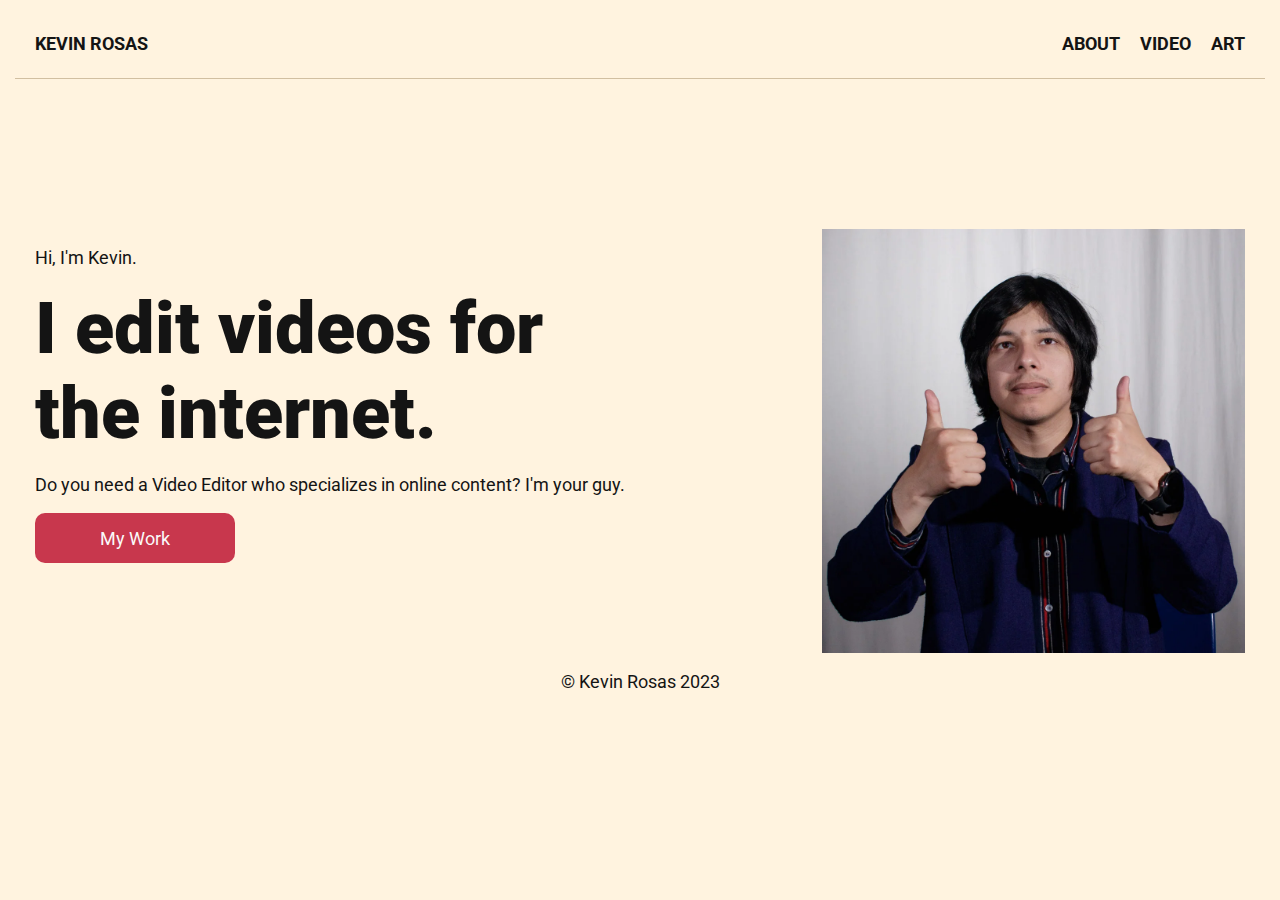
==== index.html @ c293aa13 "Rehauled Website (V5)" ====
<!DOCTYPE html>
<html lang="en">

<head>
  <meta charset="UTF-8" />
  <meta http-equiv="X-UA-Compatible" content="IE=edge" />
  <meta name="viewport" content="width=device-width, initial-scale=1.0" />
  <meta name="description"
    content="Hi, how are you? My name is Kevin Rosas and I am a video editor who can make your video dreams a reality">
  <link rel="icon" type="image/x-icon" href="/icons/public-icon.ico" />
  <link rel="preconnect" href="https://fonts.googleapis.com">
  <link rel="preconnect" href="https://fonts.gstatic.com" crossorigin>
  <link
    href="https://fonts.googleapis.com/css2?family=Roboto:ital,wght@0,100;0,300;0,400;0,500;0,700;0,900;1,300;1,900&display=swap"
    rel="stylesheet">
  <link rel="stylesheet" href="style.css" />
  <title>Kevin Rosas</title>
</head>

<body>

  <!--The Universal Header (needed for all pages)-->
  <div class="top-bar">
    <header>

      <!--Logo brand template?-->
      <div id="brand">
        <a href="./">KEVIN ROSAS</a>
      </div>

      <!--This is the desktop navigation bar-->
      <nav>
        <ul>
          <li><a href="./about.html">ABOUT</a></li>
          <li><a href="./video.html">VIDEO</a></li>
          <li><a href="./art.html">ART</a></li>
        </ul>
      </nav>

      <!--This is the mobile navigation bar and what it displays when opened-->
      <div id="hamburger-icon" onclick="toggleMobileMenu(this)">
        <div class="bar1"></div>
        <div class="bar2"></div>
        <div class="bar3"></div>
        <ul class="mobile-menu">
          <li><a href="./about.html">ABOUT</a></li>
          <li><a href="./video.html">VIDEO</a></li>
          <li><a href="./art.html">ART</a></li>

        </ul>
      </div>

    </header>
  </div>

  <div id="line-divider"></div>

  <div class="container-basic" id="home-page-container">

    <div class="container-column">
      <div class="left-column">
        <h3>Hi, I'm Kevin.</h3>
        <h1 id="home-page-h1">I edit videos for the internet.</h1>
        <h3>Do you need a Video Editor who specializes in online content? I'm your guy. </h3>
        <a href="./video.html" class="btn-basic" id="home-page-button">My Work</a>
      </div>
      <div class="right-column">
        <img id="home-img" src="images/kevin_1k.webp" alt="Kevin Rosas">
      </div>
    </div>

  </div>


  <footer>
    <div class="copyright">
      <p>&copy; Kevin Rosas 2023</p>
    </div>
  </footer>

  <script src="index.js"></script>
</body>

</html>
---- style.css ----
/*Universal Settings*/
:root {

    /*Colour Lite Mode Scheme*/
    --clr-background: #fff3df;
    --clr-action: #c8374d;
    --clr-action-hover: #eb7d72;
    --clr-white: #fafafa;
    --clr-darkblue: #0A4266;
    --clr-lightblue: #2F8497;
    --clr-black: #141414;
    
}
* {
    font-family: 'Roboto', sans-serif;
    font-size: 18px;
    box-sizing: border-box;
}
body {
    background-color: var(--clr-background);
    color: var(--clr-black);
    /* min-height: 100vh; */
}
h1 {
    font-size: 2.5rem;
    font-weight: 900;
    margin: 0;
}
h3 {
    font-size: 1rem;
    font-weight: 400;
}
a {
    color: var(--clr-black);
    text-decoration: none;
}

/*Header settings*/
.top-bar {
    /* background-color: var(--clr-darkblue); */
}
header {
    padding-left: 20px;
    padding-right: 20px;
    max-width: 1250px;
    margin: 0 auto;
    height: 70px;
    display: flex;
    align-items: center;
    justify-content: space-between;
}
header a {
    text-decoration: none;
    font-weight: bold;
}
#brand {
    display: flex;
    align-items: center;
}
#brand a {
    color: var(--clr-black);
}
ul {
    list-style: none;
    height: 100%;
    display: flex;
    align-items: center;
}
ul a {
    color: var(--clr-black);
}
ul li {
    margin-left: 20px;
}
ul li:hover {
    /* transform: scale(1.2);
    transition: 0.2s; */
}

/*Footer Settings*/
.copyright {
    text-align: center;
    display: block;
    margin: 0 auto; 
}

/*Generic Templates*/
.container-basic {
    display: flex;
    flex-direction: column;
    align-items: center;
    max-width: 1250px;
    padding-left: 20px;
    padding-right: 20px;
    margin: 0 auto;
    margin-top: 10px;
}
.container-intro {
    display: flex;
    flex-direction: column;
    align-items: center;
    max-width: 1250px;
    padding-left: 20px;
    padding-right: 20px;
    margin: 0 auto;
    margin-top: 20px;
}
.container-intro p {
    margin: 0px;
}
.container-column {
    display: grid;
    grid-template-columns: repeat(2, 1fr);
}
.left-column{
    text-align: left;
}
.right-column {
    display: flex;
    justify-content: end;
}
.btn-basic {
    color: var(--clr-white);
    background: var(--clr-action);
    display: flex;
    text-align: center;
    align-items: center;
    justify-content: center;
    width: 200px;
    height: 50px;
    font-size: 1rem;
    border-radius: 10px;
    text-decoration: none;
    cursor: pointer;
    /* box-shadow: 0px 4px 6px rgba(0, 0, 0, 0.1); */
}
.btn-basic:hover, .button-template:active{
    background: var(--clr-action-hover);
    /* box-shadow: 0px 6px 8px rgba(0, 0, 0, 0.2); */
}
#line-divider {
    border-bottom: 1px solid #d1bfa1;
    max-width: 1250px;
    margin: 0 auto;
}
.grid-template {
    display: grid;
    grid-template-columns: repeat(3, 1fr);
    gap: 5px;
}
.container-card {
    position: relative;
    width: fit-content;
    overflow: hidden;
}
.container-card img {
    display: block;
    width: 100%;
}
.overlay-card {
    position: absolute;
    top: 0;
    left: 0;
    width: 100%;
    height: 100%;
    display: flex;
    align-items: center;
    justify-content: center;
    opacity: 0;
    transition: opacity 0.25s;
}
.overlay-card h2{
    position: absolute;
    font-size: 1.3rem;
    text-transform: uppercase;
    color: var(--clr-background);
    cursor: pointer;
    pointer-events: none
}

/*Home Page Specifics*/
#home-page-container {
    /* padding-top: 150px; */
    margin-top: 150px;
}
#home-img {
    max-width: 70%;
    object-fit: cover;
}
#home-page-h1 {
    margin-top: 15px;
    margin-bottom: 15px;
    font-size: 4rem;
    font-weight: 900;
}

/*About Me*/
.img-about-me {
    height: 80vh;
}

/*Video*/
.roles-group {
    width: 100%;
    height: 100%;
    padding-left: 20px;
    padding-right: 20px;
    position: absolute;
    display: flex;
    align-items: end;
    /* justify-content: space-evenly; */
    justify-content: start;
    text-transform: uppercase;
    color: var(--clr-background);
    cursor: pointer;
    pointer-events: none
}
.roles-group p {
    font-size: 0.8rem;
    background: var(--clr-darkblue);
    color: var(--clr-white);
    padding: 10px;
    border-radius: 5px;
    margin-right: 5px;
}
.overlay-card:hover {
    opacity: 1;
}
.btn-card {
    outline: none;
    background-color: var(--clr-lightblue);
    width: 100%;
    height: 100%;
    opacity: 75%;
    border: none;
    padding: 0;
}
.btn-card:hover {
    cursor: pointer;
}
.modal {
    padding: 20px;
    width: 1000px;
    margin: 0 auto; /* Center horizontally */
    top: 50%; /* Center vertically */
    transform: translateY(-50%); /* Adjust vertically to center */
    border-style: none;
    border-radius: 10px;

    background-color: var(--clr-background);
    color: var(--clr-black);
}
.modal p {
    margin:0;
    padding: 0;

}
.modal h3 {
    margin-top: 5px;
    margin-bottom: 5px;
    text-transform: uppercase;
    font-weight: 900;
}
.modal::backdrop {
    background: rgb(0 0 0 / .4);
}
#closeModalButton {
    border-style: none;
    width: 100%;
    text-transform: uppercase;
}
.video-preview {
    position: relative;
    padding-top: 56.25%; /* 16:9 aspect ratio */
}
.video-preview iframe {
    position: absolute;
    top: 0;
    left: 0;
    width: 100%;
    height: 100%;
}

/*Art*/
#grid-comics {
    grid-template-columns: repeat(5, 1fr);
}
#grid-comics h2 {
    font-size: .8rem;
    margin-top: 10px;
    margin-bottom: 5px;
}
#grid-comics p {
    font-size: .7rem;
    margin: 0;
}
#comic-card p{
    position: absolute;
    font-size: 1.3rem;
    text-transform: uppercase;
    color: var(--clr-background);
    cursor: pointer;
    pointer-events: none
}
#comic-card button{
    outline: none;
    background-color: var(--clr-lightblue);
    width: 100%;
    height: 100%;
    opacity: 25%;
    border: none;
    padding: 0;
}

/*Mobile Users*/
/*This creates the hamburger icon + mobile nav menu... credit to JavaScript Academy*/
#hamburger-icon {
    margin: auto 0;
    display: none;
    cursor: pointer;
}
#hamburger-icon div {
    width: 35px;
    height: 3px;
    background-color: white;
    margin: 6px 0;
    transition: 0.4s;

    background-color: var(--clr-black);
}
.open .bar1 {
    -webkit-transform: rotate(-45deg) translate(-6px, 6px);
    transform: rotate(-45deg) translate(-6px, 6px);
}
.open .bar2 {
    opacity: 0;
}
.open .bar3 {
    -webkit-transform: rotate(45deg) translate(-6px, -8px);
    transform: rotate(45deg) translate(-6px, -8px);
}
.open .mobile-menu {
    display: flex;
    flex-direction: column;
    align-items: center;
    justify-content: center;
}
.mobile-menu {
    display: none;
    position: fixed;
    left: 0;
    height: calc(100vh - 70px);
    width: 100%;
    background-color: var(--clr-background);
    z-index: 1000;

    padding-left: 0;
}
.mobile-menu li {
    margin-bottom: 10px;
    text-align: center;
}

/* responsive iframe with a 16:9 aspect ratio
    thanks https://css-tricks.com/responsive-iframes/
*/
lite-youtube {
    background-color: #000;
    position: relative;
    display: block;
    contain: content;
    background-position: center center;
    background-size: cover;
    cursor: pointer;
}
lite-youtube::before {
    content: '';
    display: block;
    position: absolute;
    top: 0;
    background-image: url([data-uri]);
    background-position: top;
    background-repeat: repeat-x;
    height: 60px;
    padding-bottom: 50px;
    width: 100%;
    transition: all 0.2s cubic-bezier(0, 0, 0.2, 1);
}
lite-youtube::after {
    content: "";
    display: block;
    padding-bottom: calc(100% / (16 / 9));
}
lite-youtube > iframe {
    width: 100%;
    height: 100%;
    position: absolute;
    top: 0;
    left: 0;
    border: 0;
}
lite-youtube > .lty-playbtn {
    display: block;
    width: 68px;
    height: 48px;
    position: absolute;
    cursor: pointer;
    transform: translate3d(-50%, -50%, 0);
    top: 50%;
    left: 50%;
    z-index: 1;
    background-color: transparent;
    /* YT's actual play button svg */
    background-image: url('data:image/svg+xml;utf8,<svg xmlns="http://www.w3.org/2000/svg" viewBox="0 0 68 48"><path d="M66.52 7.74c-.78-2.93-2.49-5.41-5.42-6.19C55.79.13 34 0 34 0S12.21.13 6.9 1.55c-2.93.78-4.63 3.26-5.42 6.19C.06 13.05 0 24 0 24s.06 10.95 1.48 16.26c.78 2.93 2.49 5.41 5.42 6.19C12.21 47.87 34 48 34 48s21.79-.13 27.1-1.55c2.93-.78 4.64-3.26 5.42-6.19C67.94 34.95 68 24 68 24s-.06-10.95-1.48-16.26z" fill="red"/><path d="M45 24 27 14v20" fill="white"/></svg>');
    filter: grayscale(100%);
    transition: filter .1s cubic-bezier(0, 0, 0.2, 1);
    border: none;
}
lite-youtube:hover > .lty-playbtn,
lite-youtube .lty-playbtn:focus {
    filter: none;
}
lite-youtube.lyt-activated {
    cursor: unset;
}
lite-youtube.lyt-activated::before,
lite-youtube.lyt-activated > .lty-playbtn {
    opacity: 0;
    pointer-events: none;
}
.lyt-visually-hidden {
    clip: rect(0 0 0 0);
    clip-path: inset(50%);
    height: 1px;
    overflow: hidden;
    position: absolute;
    white-space: nowrap;
    width: 1px;
}

@media only screen and (max-width: 750px) {
    
    /* Universal Mobile Header*/
    header nav {
        display: none;
    }
    #hamburger-icon {
        display: block;
    }
    .grid-template {
        grid-template-columns: repeat(1, 1fr);
    }

    /* Home */
    #home-page-container {
        /* padding-top: 15px; */
        margin-top: 15px;

    }
    #home-page-button {
        width: 100%;
        margin-top: 10px;
        margin-bottom: 10px;
    }
    #home-page-h1 {
        margin-top: 15px;
        margin-bottom: 15px;
        font-size: 3rem;
        font-weight: 900;
    }
    #home-img {
        max-width: 100%;
        object-fit: cover;
    }
    .right-column {
        display: flex;
        justify-content: center;
    }

    /* Video */
    .roles-group p {
        font-size: .7rem;
    }
    .container-column {
        grid-template-columns: repeat(1, 1fr);
    }
    .content-container h1{
        font-size: 7vw;
    }
    .content-container p {
        font-size: 4vw;
        margin-left: 10px;
        margin-right: 10px;
    }
    .overlay-card h2{
        font-size: 1rem;
    }

    /* Art */
    #grid-comics {
        grid-template-columns: repeat(2, 1fr);
    }
    #comic-card p{
        font-size: .8rem;
    }
}

/* Dark Mode */
/* @media (prefers-color-scheme: dark) {
    :root {
        --clr-primary: #7AA8EA;
        --clr-lite: #1a1a1a;
        --clr-dark: #eaf5fd;
        --clr-action-hover: #91bbf5;
    }
} */
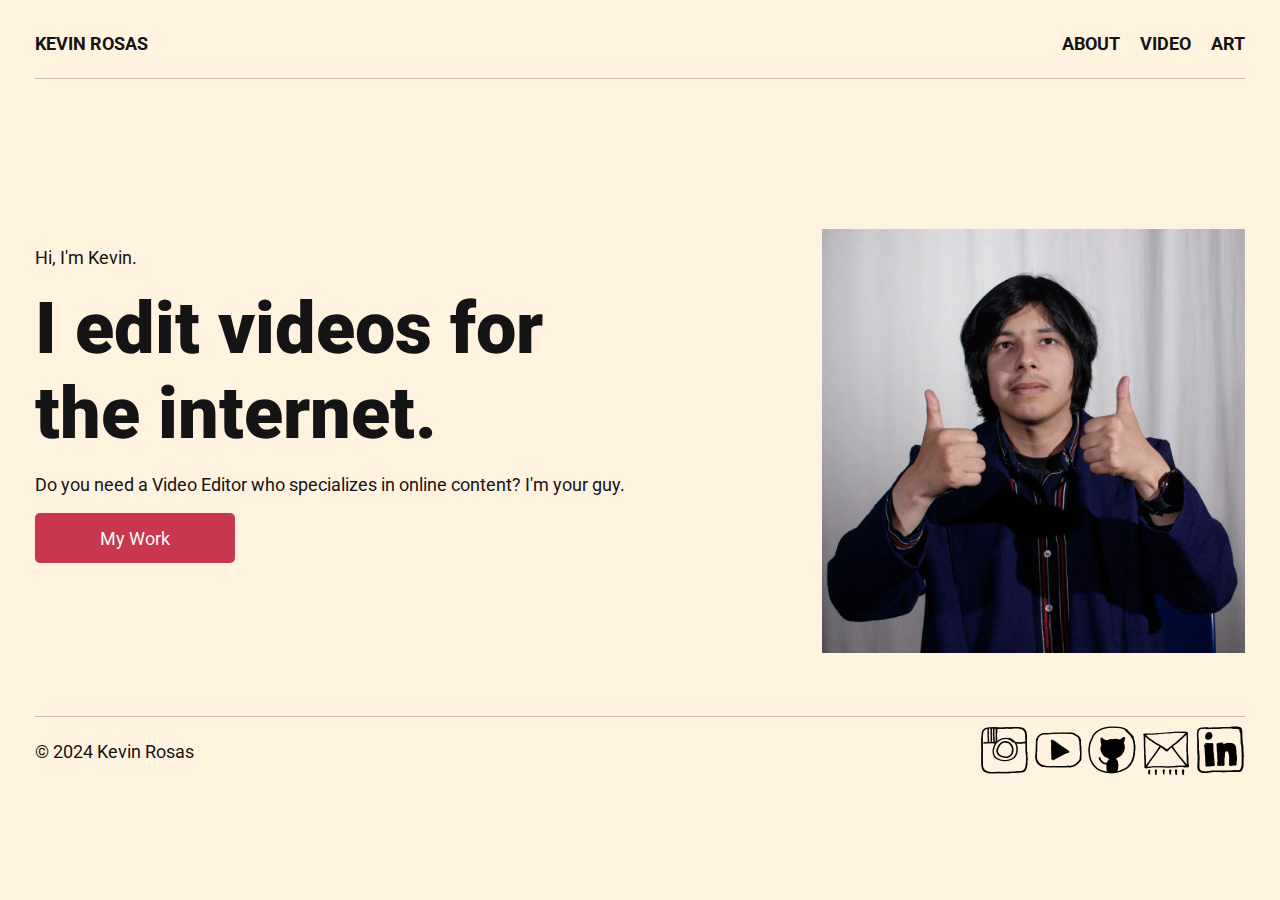
==== commit dfd9c7ed: "Added Social Icons and new Footer" ====
--- a/index.html
+++ b/index.html
@@ -71,10 +71,20 @@
 
   </div>
 
+  <div id="line-divider"></div>
 
-  <footer>
-    <div class="copyright">
-      <p>&copy; Kevin Rosas 2023</p>
+  <footer class="footer-bar">
+    <p>&copy; 2024 Kevin Rosas</p>
+    <div class="socials-icon-group">
+      <a href="https://www.instagram.com/thekdrstory/" target="_blank"><img src="icons/logo_instagram.webp"
+          alt="Instagram Logo"></a>
+      <a href="https://www.youtube.com/@aramids/videos" target="_blank"><img src="icons/logo_youtube.webp"
+          alt="YouTube Logo"></a>
+      <a href="https://github.com/thekdrstory" target="_blank"><img src="icons/logo_github.webp" alt="Github Logo"></a>
+      <a href="mailto:thekevinrosas@gmail.com" target="_blank"><img src="icons/logo_email.webp"
+          alt="Instagram Logo"></a>
+      <a href="https://www.linkedin.com/in/kevinrosas/" target="_blank"><img src="icons/logo_linkedin.webp"
+          alt="Linkedin Logo"></a>
     </div>
   </footer>
 
--- a/style.css
+++ b/style.css
@@ -83,6 +83,20 @@
     display: block;
     margin: 0 auto; 
 }
+.footer-bar{
+    display: flex;
+    align-items: center;
+    justify-content: space-between;
+    max-width: 1250px;
+    padding-left: 20px;
+    padding-right: 20px;
+    margin: 0 auto;
+    height: 70px;
+}
+.socials-icon-group img {
+    width: 50px;
+}
+
 
 /*Generic Templates*/
 .container-basic {
@@ -94,6 +108,7 @@
     padding-right: 20px;
     margin: 0 auto;
     margin-top: 10px;
+    margin-bottom: 5%;
 }
 .container-intro {
     display: flex;
@@ -129,7 +144,7 @@
     width: 200px;
     height: 50px;
     font-size: 1rem;
-    border-radius: 10px;
+    border-radius: 5px;
     text-decoration: none;
     cursor: pointer;
     /* box-shadow: 0px 4px 6px rgba(0, 0, 0, 0.1); */
@@ -140,7 +155,7 @@
 }
 #line-divider {
     border-bottom: 1px solid #d1bfa1;
-    max-width: 1250px;
+    max-width: 1210px;
     margin: 0 auto;
 }
 .grid-template {
@@ -168,15 +183,21 @@
     justify-content: center;
     opacity: 0;
     transition: opacity 0.25s;
+    color: var(--clr-background);
+
+
 }
 .overlay-card h2{
     position: absolute;
     font-size: 1.3rem;
     text-transform: uppercase;
-    color: var(--clr-background);
     cursor: pointer;
     pointer-events: none
 }
+#title-intro {
+    text-align: center;
+}
+
 
 /*Home Page Specifics*/
 #home-page-container {
@@ -217,7 +238,7 @@
 }
 .roles-group p {
     font-size: 0.8rem;
-    background: var(--clr-darkblue);
+    background: var(--clr-lightblue);
     color: var(--clr-white);
     padding: 10px;
     border-radius: 5px;
@@ -228,12 +249,14 @@
 }
 .btn-card {
     outline: none;
-    background-color: var(--clr-lightblue);
-    width: 100%;
-    height: 100%;
-    opacity: 75%;
+    width: 100%;
+    height: 100%;
     border: none;
     padding: 0;
+    opacity: 75%;
+    background-color: var(--clr-darkblue);
+    /* background: linear-gradient(blue, pink); */
+
 }
 .btn-card:hover {
     cursor: pointer;
@@ -279,6 +302,44 @@
     left: 0;
     width: 100%;
     height: 100%;
+}
+
+/* Photo */
+#photo-select-card {
+    max-height: 200px;
+    margin-bottom: 10px;
+    text-transform: uppercase;
+}
+#photo-select-card h2 {
+    font-size: 2rem;
+}
+.photo-card-description {
+    width: 100%;
+    height: 100%;
+    /* padding-left: 20px;
+    padding-right: 20px; */
+    position: absolute;
+    display: flex;
+    flex-direction: column;
+    align-items: center;
+    justify-content: end;
+    color: var(--clr-background);
+    pointer-events: none;
+}
+.photo-card-description p {
+    font-size: 0.8rem;
+}
+.genre-tag {
+    width: 100%;
+    height: 100%;
+    position: absolute;
+    display: flex;
+    align-items: start;
+    justify-content: end;
+    text-transform: uppercase;
+    color: var(--clr-background);
+    cursor: pointer;
+    pointer-events: none
 }
 
 /*Art*/
@@ -451,6 +512,11 @@
         grid-template-columns: repeat(1, 1fr);
     }
 
+    .footer-bar{
+        display: block;
+    }
+    
+
     /* Home */
     #home-page-container {
         /* padding-top: 15px; */
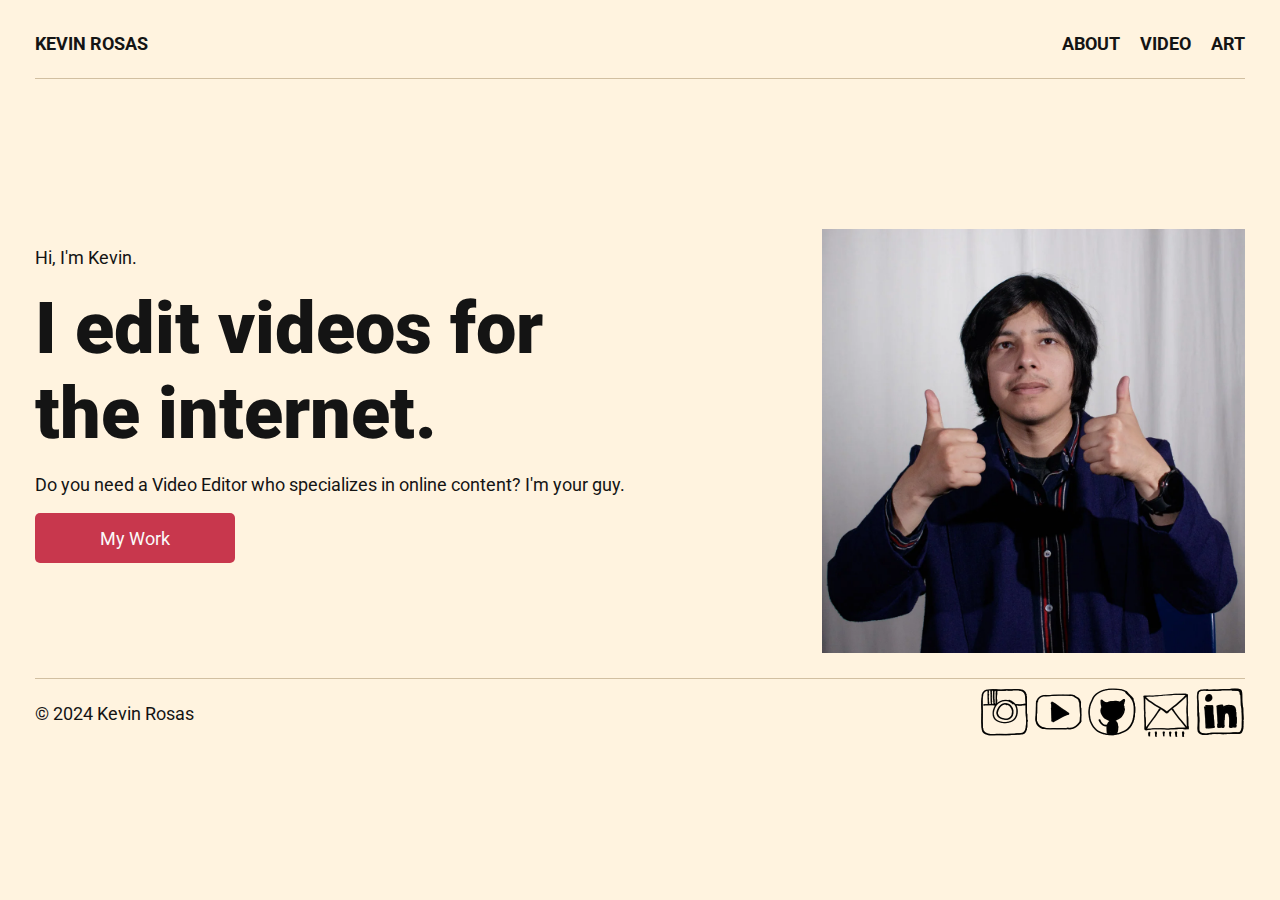
==== commit 77b7aa34: "Fixed footer position on Mobile" ====
--- a/index.html
+++ b/index.html
@@ -74,7 +74,7 @@
   <div id="line-divider"></div>
 
   <footer class="footer-bar">
-    <p>&copy; 2024 Kevin Rosas</p>
+    <p class="copyright">&copy; 2024 Kevin Rosas</p>
     <div class="socials-icon-group">
       <a href="https://www.instagram.com/thekdrstory/" target="_blank"><img src="icons/logo_instagram.webp"
           alt="Instagram Logo"></a>
@@ -85,6 +85,7 @@
           alt="Instagram Logo"></a>
       <a href="https://www.linkedin.com/in/kevinrosas/" target="_blank"><img src="icons/logo_linkedin.webp"
           alt="Linkedin Logo"></a>
+
     </div>
   </footer>
 
--- a/style.css
+++ b/style.css
@@ -80,8 +80,6 @@
 /*Footer Settings*/
 .copyright {
     text-align: center;
-    display: block;
-    margin: 0 auto; 
 }
 .footer-bar{
     display: flex;
@@ -96,6 +94,10 @@
 .socials-icon-group img {
     width: 50px;
 }
+.socials-icon-group {
+    text-align: center;
+}
+
 
 
 /*Generic Templates*/
@@ -108,7 +110,7 @@
     padding-right: 20px;
     margin: 0 auto;
     margin-top: 10px;
-    margin-bottom: 5%;
+    margin-bottom: 2%;
 }
 .container-intro {
     display: flex;
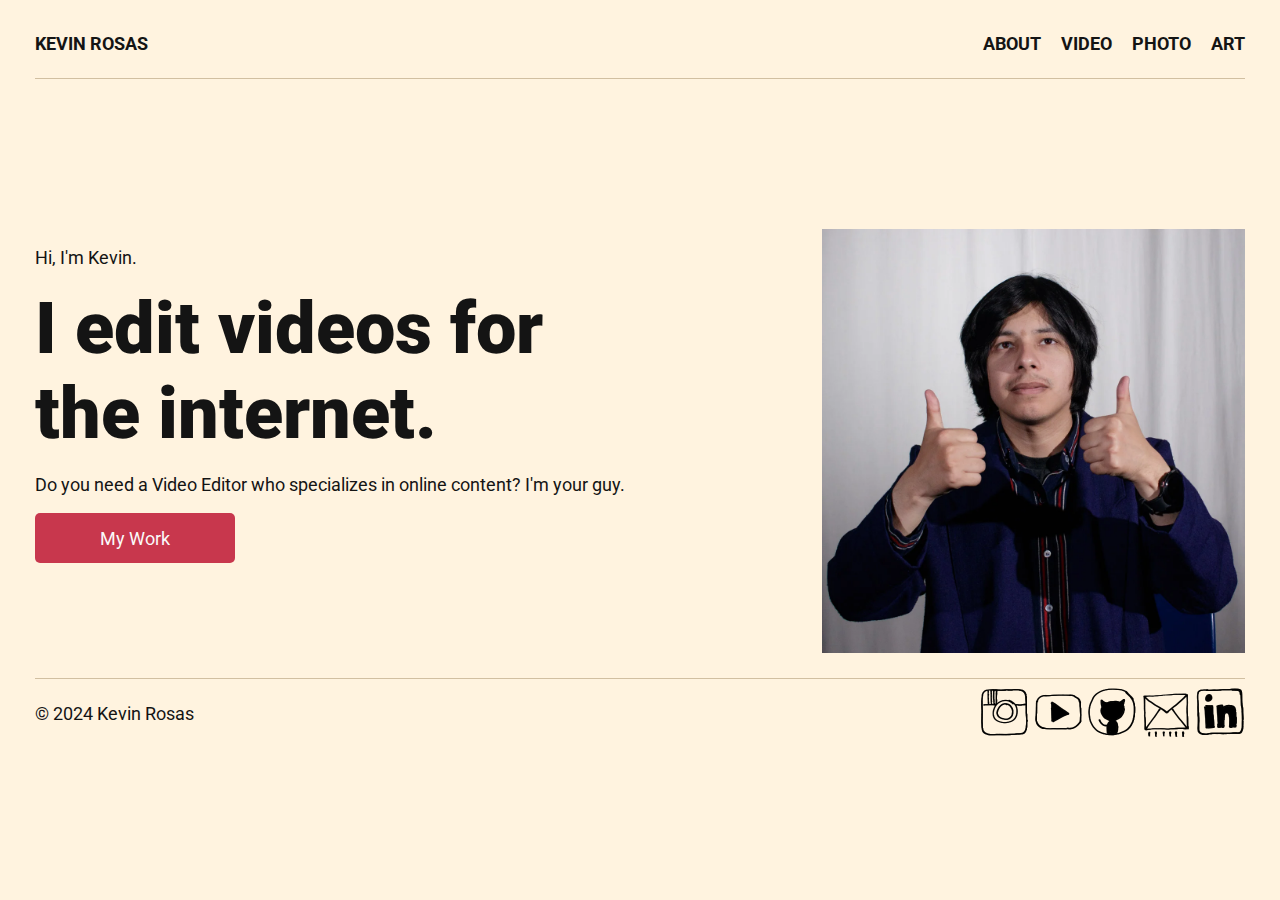
==== commit 29f91bad: "1st Public Photo Page v1" ====
--- a/index.html
+++ b/index.html
@@ -33,6 +33,7 @@
         <ul>
           <li><a href="./about.html">ABOUT</a></li>
           <li><a href="./video.html">VIDEO</a></li>
+          <li><a href="./photo.html">PHOTO</a></li>
           <li><a href="./art.html">ART</a></li>
         </ul>
       </nav>
@@ -45,6 +46,7 @@
         <ul class="mobile-menu">
           <li><a href="./about.html">ABOUT</a></li>
           <li><a href="./video.html">VIDEO</a></li>
+          <li><a href="./photo.html">PHOTO</a></li>
           <li><a href="./art.html">ART</a></li>
 
         </ul>
--- a/style.css
+++ b/style.css
@@ -98,8 +98,6 @@
     text-align: center;
 }
 
-
-
 /*Generic Templates*/
 .container-basic {
     display: flex;
@@ -195,6 +193,23 @@
     text-transform: uppercase;
     cursor: pointer;
     pointer-events: none
+}
+.overlay-card:hover {
+    opacity: 1;
+}
+.btn-card {
+    outline: none;
+    width: 100%;
+    height: 100%;
+    border: none;
+    padding: 0;
+    opacity: 75%;
+    background-color: var(--clr-darkblue);
+    /* background: linear-gradient(blue, pink); */
+
+}
+.btn-card:hover {
+    cursor: pointer;
 }
 #title-intro {
     text-align: center;
@@ -246,31 +261,16 @@
     border-radius: 5px;
     margin-right: 5px;
 }
-.overlay-card:hover {
-    opacity: 1;
-}
-.btn-card {
-    outline: none;
-    width: 100%;
-    height: 100%;
-    border: none;
-    padding: 0;
-    opacity: 75%;
-    background-color: var(--clr-darkblue);
-    /* background: linear-gradient(blue, pink); */
-
-}
-.btn-card:hover {
-    cursor: pointer;
-}
+
 .modal {
     padding: 20px;
-    width: 1000px;
+    max-width: 1250px;
+    width: 90%;
     margin: 0 auto; /* Center horizontally */
     top: 50%; /* Center vertically */
     transform: translateY(-50%); /* Adjust vertically to center */
     border-style: none;
-    border-radius: 10px;
+    /* border-radius: 5px; */
 
     background-color: var(--clr-background);
     color: var(--clr-black);
@@ -287,7 +287,7 @@
     font-weight: 900;
 }
 .modal::backdrop {
-    background: rgb(0 0 0 / .4);
+    background: rgba(0, 0, 0, 0.7);
 }
 #closeModalButton {
     border-style: none;
@@ -307,41 +307,42 @@
 }
 
 /* Photo */
-#photo-select-card {
-    max-height: 200px;
-    margin-bottom: 10px;
+.info-group {
+    width: 100%;
+    height: 100%;
+    padding-left: 20px;
+    padding-right: 20px;
+    position: absolute;
+    display: flex;
+    align-items: end;
+    justify-content: start;
     text-transform: uppercase;
-}
-#photo-select-card h2 {
-    font-size: 2rem;
-}
-.photo-card-description {
-    width: 100%;
-    height: 100%;
-    /* padding-left: 20px;
-    padding-right: 20px; */
-    position: absolute;
+    cursor: pointer;
+    pointer-events: none
+}
+.info-group p {
+    font-size: 0.8rem;
+    color: var(--clr-white);
+    padding: 10px;
+}
+.photo-gallery-template {
+    padding-top: 10px;
+    padding-bottom: 10px;
+    display: flex;
+    gap: 5px;
+}
+.photo-gallery-column {
     display: flex;
     flex-direction: column;
-    align-items: center;
-    justify-content: end;
-    color: var(--clr-background);
-    pointer-events: none;
-}
-.photo-card-description p {
-    font-size: 0.8rem;
-}
-.genre-tag {
-    width: 100%;
-    height: 100%;
-    position: absolute;
-    display: flex;
-    align-items: start;
-    justify-content: end;
-    text-transform: uppercase;
-    color: var(--clr-background);
-    cursor: pointer;
-    pointer-events: none
+    gap: 5px;
+}
+.photo-gallery-column img {
+    width: 100%;
+    height: 100%;
+    object-fit: cover;
+}
+#modal-photo {
+    padding: 10px;
 }
 
 /*Art*/
@@ -516,7 +517,9 @@
 
     .footer-bar{
         display: block;
-    }
+        margin-bottom: 15%;
+    }
+
     
 
     /* Home */
@@ -562,6 +565,11 @@
     }
     .overlay-card h2{
         font-size: 1rem;
+    }
+
+    /* Photo */
+    .grid-template-photo {
+        grid-template-columns: repeat(4, 1fr);
     }
 
     /* Art */
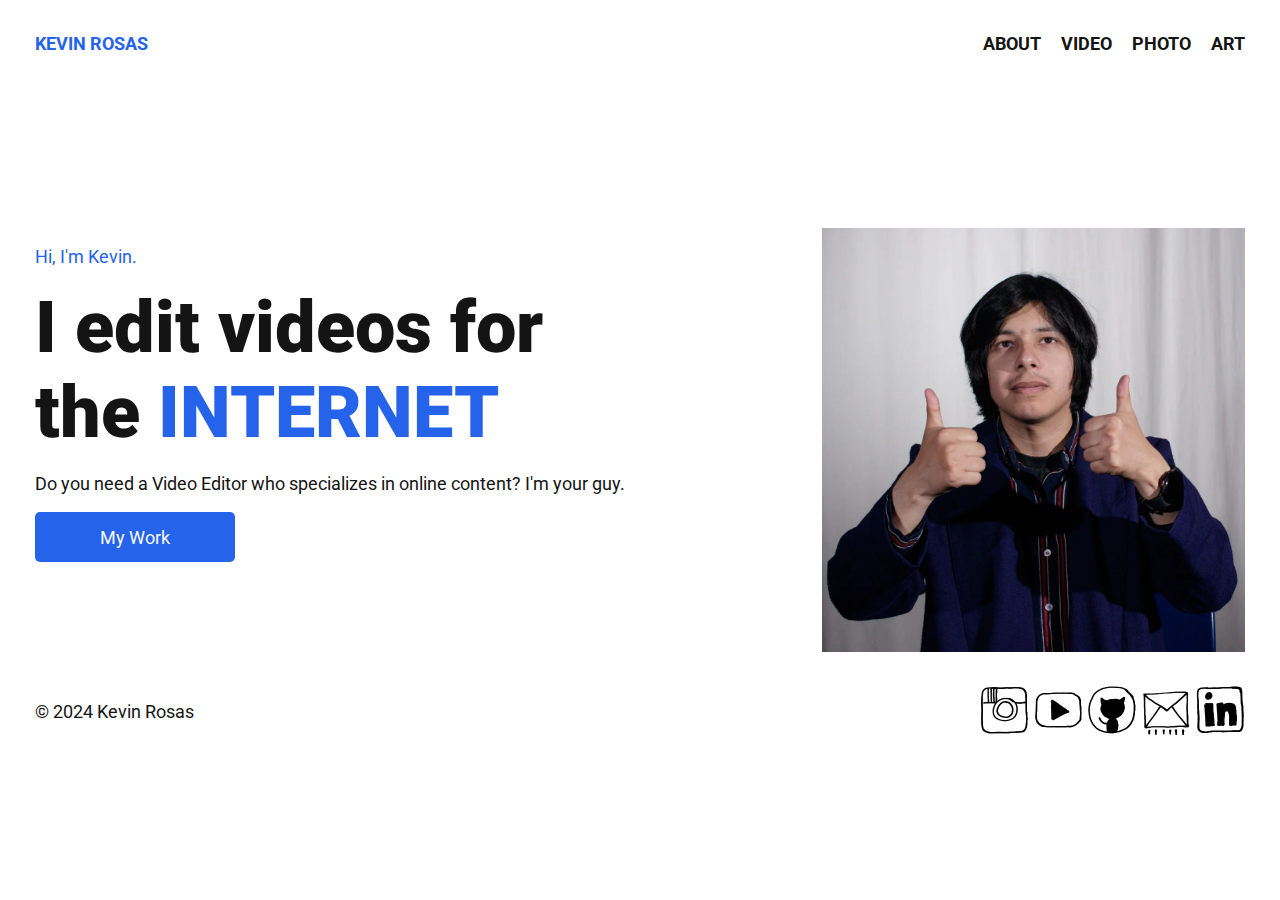
==== commit b719df90: "Replaced Loading image and implemented Automatic dark/light mode!" ====
--- a/index.html
+++ b/index.html
@@ -61,8 +61,8 @@
 
     <div class="container-column">
       <div class="left-column">
-        <h3>Hi, I'm Kevin.</h3>
-        <h1 id="home-page-h1">I edit videos for the internet.</h1>
+        <h3 class="emphasis">Hi, I'm Kevin.</h3>
+        <h1 id="home-page-h1">I edit videos for the <span class="emphasis" id="emphasis-home">INTERNET</span></h1>
         <h3>Do you need a Video Editor who specializes in online content? I'm your guy. </h3>
         <a href="./video.html" class="btn-basic" id="home-page-button">My Work</a>
       </div>
--- a/style.css
+++ b/style.css
@@ -2,15 +2,47 @@
 :root {
 
     /*Colour Lite Mode Scheme*/
-    --clr-background: #fff3df;
-    --clr-action: #c8374d;
-    --clr-action-hover: #eb7d72;
-    --clr-white: #fafafa;
-    --clr-darkblue: #0A4266;
-    --clr-lightblue: #2F8497;
-    --clr-black: #141414;
+    --clr-brand-primary: #2563eb;
+    --clr-brand-secondary: #7425eb;
+    --clr-background: #FFFFFF;
+    --clr-font-general: #141414;
+    --clr-modal-background: #FFFFFF;
+    --clr-modal-border: #1E293B;
+    --clr-button-hover: #3876fa;
+    --clr-button-text: #F8FAFC;
+    --clr-card-text: #F8FAFC;
+    --clr-card-background: #2563eb;
+    --clr-card-role-background: #F8FAFC;
+    --clr-card-role-text: #141414;
+    --clr-art-overlay-text: #F8FAFC;
+    --clr-dropdown: #141414;
     
 }
+
+/* Dark Mode */
+@media (prefers-color-scheme: dark) {
+    :root {
+        --clr-brand-primary: #2563eb;
+        --clr-brand-secondary: #7425eb;
+        --clr-background: #09090B;
+        --clr-font-general: #F8FAFC;
+        --clr-modal-background: #020817;
+        --clr-modal-border: #1E293B;
+        --clr-button-hover: #3876fa;
+        --clr-button-text: #F8FAFC;
+        --clr-card-text: #F8FAFC;
+        --clr-card-background: #2563eb;
+        --clr-card-role-background: #141414;
+        --clr-card-role-text: #F8FAFC;
+        --clr-art-overlay-text: #F8FAFC;
+        --clr-dropdown: #F8FAFC;
+    }
+    
+    .socials-icon-group img {
+        filter:invert(100%)
+    }
+}
+
 * {
     font-family: 'Roboto', sans-serif;
     font-size: 18px;
@@ -18,7 +50,7 @@
 }
 body {
     background-color: var(--clr-background);
-    color: var(--clr-black);
+    color: var(--clr-font-general);
     /* min-height: 100vh; */
 }
 h1 {
@@ -58,7 +90,7 @@
     align-items: center;
 }
 #brand a {
-    color: var(--clr-black);
+    color: var(--clr-brand-primary);
 }
 ul {
     list-style: none;
@@ -67,14 +99,14 @@
     align-items: center;
 }
 ul a {
-    color: var(--clr-black);
+    color: var(--clr-font-general);
 }
 ul li {
     margin-left: 20px;
 }
 ul li:hover {
-    /* transform: scale(1.2);
-    transition: 0.2s; */
+    transform: scale(1.2);
+    transition: 0.2s;
 }
 
 /*Footer Settings*/
@@ -135,8 +167,8 @@
     justify-content: end;
 }
 .btn-basic {
-    color: var(--clr-white);
-    background: var(--clr-action);
+    color: var(--clr-button-text);
+    background: var(--clr-brand-primary);
     display: flex;
     text-align: center;
     align-items: center;
@@ -150,14 +182,14 @@
     /* box-shadow: 0px 4px 6px rgba(0, 0, 0, 0.1); */
 }
 .btn-basic:hover, .button-template:active{
-    background: var(--clr-action-hover);
+    background: var(--clr-button-hover);
     /* box-shadow: 0px 6px 8px rgba(0, 0, 0, 0.2); */
 }
-#line-divider {
+/* #line-divider {
     border-bottom: 1px solid #d1bfa1;
     max-width: 1210px;
     margin: 0 auto;
-}
+} */
 .grid-template {
     display: grid;
     grid-template-columns: repeat(3, 1fr);
@@ -183,7 +215,7 @@
     justify-content: center;
     opacity: 0;
     transition: opacity 0.25s;
-    color: var(--clr-background);
+    color: var(--clr-card-text);
 
 
 }
@@ -204,7 +236,7 @@
     border: none;
     padding: 0;
     opacity: 75%;
-    background-color: var(--clr-darkblue);
+    background-color: var(--clr-card-background);
     /* background: linear-gradient(blue, pink); */
 
 }
@@ -214,7 +246,29 @@
 #title-intro {
     text-align: center;
 }
-
+.clickable-links {
+    text-decoration: underline;
+    text-transform: capitalize;
+    font-weight: 900;
+    color: var(--clr-brand-secondary);
+}
+.no-scroll {
+    overflow: hidden;
+}
+.blur-load {
+    background-size: cover;
+    background-position: center;
+}
+.blur-load.loaded > img {
+    opacity: 1;
+}
+.blur-load > img {
+    opacity: 0;
+    transition: opacity 200ms ease-in-out;
+}
+.emphasis {
+    color: var(--clr-brand-primary);
+}
 
 /*Home Page Specifics*/
 #home-page-container {
@@ -231,6 +285,10 @@
     font-size: 4rem;
     font-weight: 900;
 }
+#emphasis-home {
+    font-size: 4rem;
+    font-weight: 900;
+}
 
 /*About Me*/
 .img-about-me {
@@ -249,19 +307,18 @@
     /* justify-content: space-evenly; */
     justify-content: start;
     text-transform: uppercase;
-    color: var(--clr-background);
+    /* color: var(--clr-background); */
     cursor: pointer;
     pointer-events: none
 }
 .roles-group p {
     font-size: 0.8rem;
-    background: var(--clr-lightblue);
-    color: var(--clr-white);
+    background: var(--clr-card-role-background);
+    color: var(--clr-card-role-text);
     padding: 10px;
     border-radius: 5px;
     margin-right: 5px;
 }
-
 .modal {
     padding: 20px;
     max-width: 1250px;
@@ -269,11 +326,13 @@
     margin: 0 auto; /* Center horizontally */
     top: 50%; /* Center vertically */
     transform: translateY(-50%); /* Adjust vertically to center */
-    border-style: none;
-    /* border-radius: 5px; */
-
-    background-color: var(--clr-background);
-    color: var(--clr-black);
+    border-style: solid;
+    border-width: 1px;
+    border-color: var(--clr-modal-border);
+    border-radius: 10px;
+
+    background-color: var(--clr-modal-background);
+    color: var(--clr-font-general);
 }
 .modal p {
     margin:0;
@@ -322,7 +381,7 @@
 }
 .info-group p {
     font-size: 0.8rem;
-    color: var(--clr-white);
+    /* color: var(--clr-white); */
     padding: 10px;
 }
 .photo-gallery-template {
@@ -353,25 +412,27 @@
     font-size: .8rem;
     margin-top: 10px;
     margin-bottom: 5px;
+    color: var(--clr-font-general);
 }
 #grid-comics p {
     font-size: .7rem;
     margin: 0;
+    color: var(--clr-font-general);
 }
 #comic-card p{
     position: absolute;
     font-size: 1.3rem;
     text-transform: uppercase;
-    color: var(--clr-background);
+    color: var(--clr-art-overlay-text);
     cursor: pointer;
     pointer-events: none
 }
 #comic-card button{
     outline: none;
-    background-color: var(--clr-lightblue);
-    width: 100%;
-    height: 100%;
-    opacity: 25%;
+    background-color: var(--clr-brand-primary);
+    width: 100%;
+    height: 100%;
+    opacity: 50%;
     border: none;
     padding: 0;
 }
@@ -386,11 +447,11 @@
 #hamburger-icon div {
     width: 35px;
     height: 3px;
-    background-color: white;
+    /* background-color: white; */
     margin: 6px 0;
     transition: 0.4s;
 
-    background-color: var(--clr-black);
+    background-color: var(--clr-dropdown);
 }
 .open .bar1 {
     -webkit-transform: rotate(-45deg) translate(-6px, 6px);
@@ -520,8 +581,6 @@
         margin-bottom: 15%;
     }
 
-    
-
     /* Home */
     #home-page-container {
         /* padding-top: 15px; */
@@ -571,6 +630,9 @@
     .grid-template-photo {
         grid-template-columns: repeat(4, 1fr);
     }
+    .photo-gallery-template {
+        flex-direction: column;
+    }
 
     /* Art */
     #grid-comics {
@@ -581,12 +643,3 @@
     }
 }
 
-/* Dark Mode */
-/* @media (prefers-color-scheme: dark) {
-    :root {
-        --clr-primary: #7AA8EA;
-        --clr-lite: #1a1a1a;
-        --clr-dark: #eaf5fd;
-        --clr-action-hover: #91bbf5;
-    }
-} */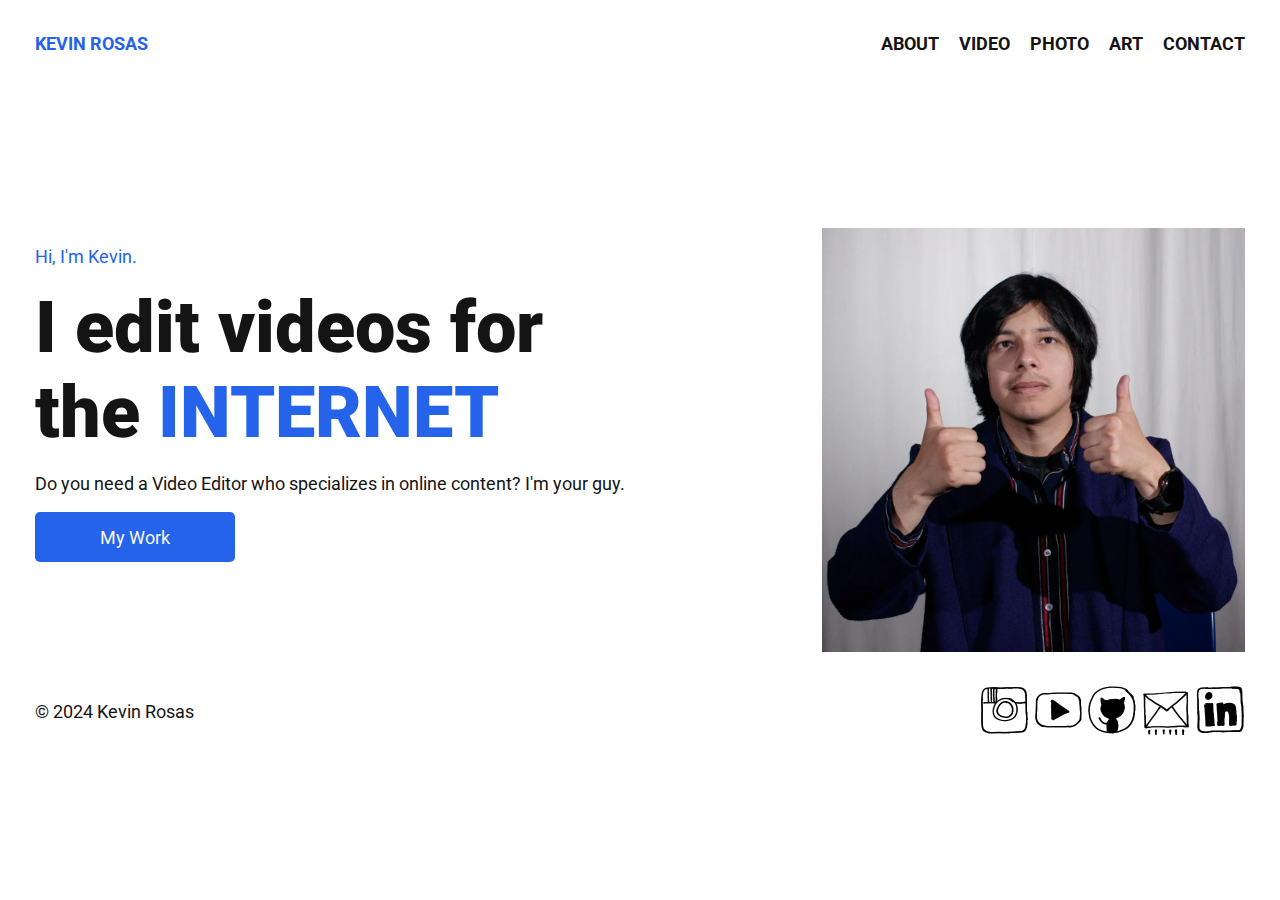
==== commit a0146442: "Added Contact page to Nav bar!" ====
--- a/index.html
+++ b/index.html
@@ -35,6 +35,7 @@
           <li><a href="./video.html">VIDEO</a></li>
           <li><a href="./photo.html">PHOTO</a></li>
           <li><a href="./art.html">ART</a></li>
+          <li><a href="./contact.html">CONTACT</a></li>
         </ul>
       </nav>
 
@@ -48,7 +49,7 @@
           <li><a href="./video.html">VIDEO</a></li>
           <li><a href="./photo.html">PHOTO</a></li>
           <li><a href="./art.html">ART</a></li>
-
+          <li><a href="./contact.html">CONTACT</a></li>
         </ul>
       </div>
 
--- a/style.css
+++ b/style.css
@@ -437,6 +437,54 @@
     padding: 0;
 }
 
+/* Contact */
+.container-contact {
+    display: flex;
+    flex-direction: column;
+    width: 50%;
+}
+.container-contact label {
+    margin-bottom: 10px;
+}
+.container-contact input {
+    margin-bottom: 10px;
+    border-style: solid;
+    border-radius: 5px;
+    border-width: 1px;
+    height: 50px;
+    border-color: var(--clr-font-general);
+}
+.container-contact input:focus-within {
+    outline: none;
+    border-color: var(--clr-brand-secondary);
+    border-width: 3px;
+}
+.container-contact textarea {
+    border-style: solid;
+    border-color: var(--clr-font-general);
+}
+.container-contact textarea:focus-within {
+    outline: none;
+    border-color: var(--clr-brand-secondary);
+    border-width: 3px;
+}
+#contact-column {
+    display: flex;
+    flex-direction: column;
+}
+.contact-text {
+    background-color: var(--clr-background);
+    color: var(--clr-font-general);
+}
+#btn-contact-submit {
+    width: 100%;
+    margin-top: 10px;
+    border-style: none;
+}
+#firstName {
+    margin-right: 10px;
+}
+
 /*Mobile Users*/
 /*This creates the hamburger icon + mobile nav menu... credit to JavaScript Academy*/
 #hamburger-icon {
@@ -641,5 +689,13 @@
     #comic-card p{
         font-size: .8rem;
     }
-}
-
+
+    /* Contact */
+    .container-contact {
+        width: 100%;
+    }
+    #firstName {
+        margin-right: 0px;
+    }
+}
+
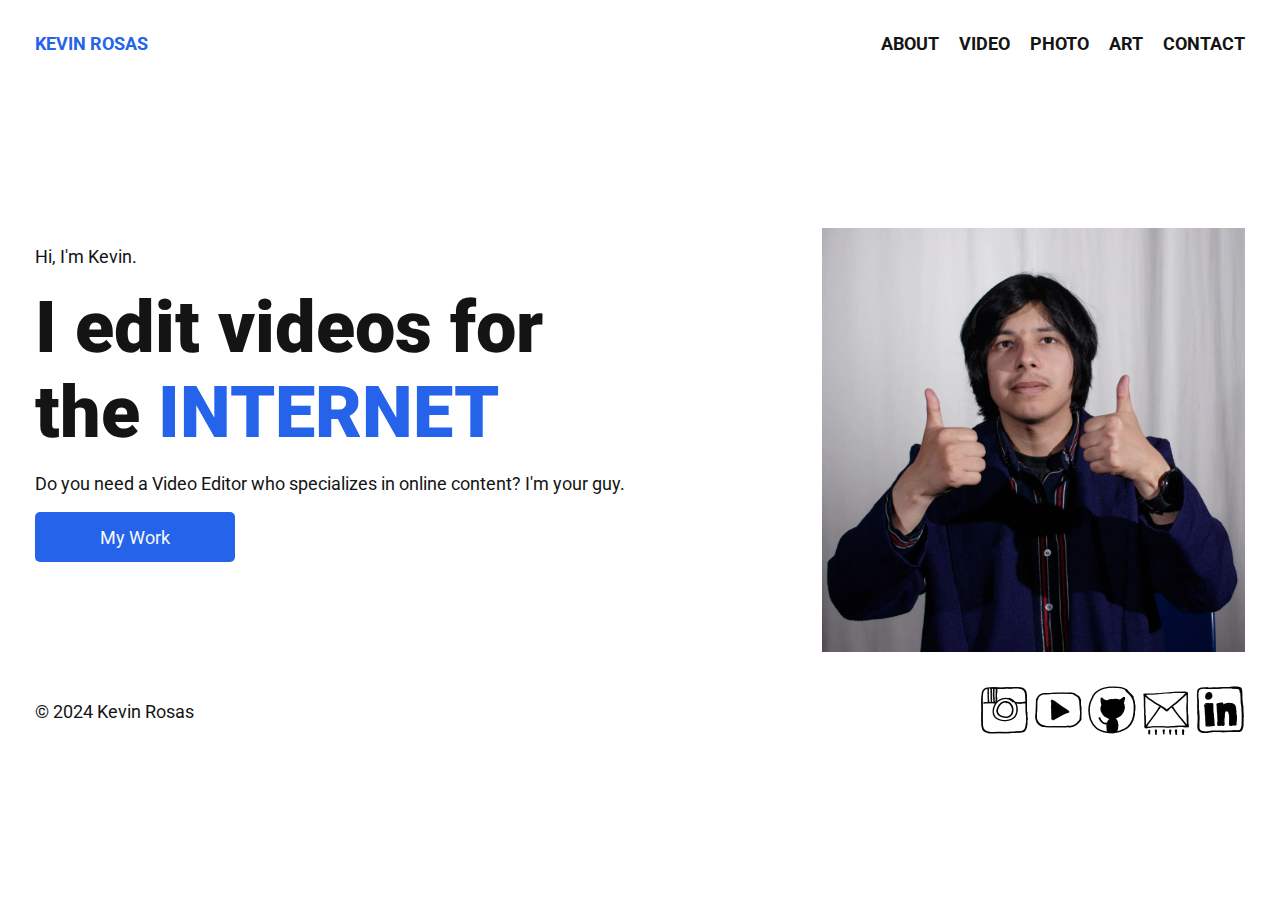
==== commit 186a8989: "Misc Changes" ====
--- a/index.html
+++ b/index.html
@@ -2,18 +2,18 @@
 <html lang="en">
 
 <head>
-  <meta charset="UTF-8" />
-  <meta http-equiv="X-UA-Compatible" content="IE=edge" />
-  <meta name="viewport" content="width=device-width, initial-scale=1.0" />
+  <meta charset="UTF-8">
+  <meta http-equiv="X-UA-Compatible" content="IE=edge">
+  <meta name="viewport" content="width=device-width, initial-scale=1.0">
   <meta name="description"
     content="Hi, how are you? My name is Kevin Rosas and I am a video editor who can make your video dreams a reality">
-  <link rel="icon" type="image/x-icon" href="/icons/public-icon.ico" />
+  <link rel="icon" type="image/x-icon" href="/icons/public-icon.ico">
   <link rel="preconnect" href="https://fonts.googleapis.com">
   <link rel="preconnect" href="https://fonts.gstatic.com" crossorigin>
   <link
     href="https://fonts.googleapis.com/css2?family=Roboto:ital,wght@0,100;0,300;0,400;0,500;0,700;0,900;1,300;1,900&display=swap"
     rel="stylesheet">
-  <link rel="stylesheet" href="style.css" />
+  <link rel="stylesheet" href="style.css">
   <title>Kevin Rosas</title>
 </head>
 
@@ -56,13 +56,13 @@
     </header>
   </div>
 
-  <div id="line-divider"></div>
+  <!-- <div id="line-divider"></div> -->
 
   <div class="container-basic" id="home-page-container">
 
     <div class="container-column">
       <div class="left-column">
-        <h3 class="emphasis">Hi, I'm Kevin.</h3>
+        <h3>Hi, I'm Kevin.</h3>
         <h1 id="home-page-h1">I edit videos for the <span class="emphasis" id="emphasis-home">INTERNET</span></h1>
         <h3>Do you need a Video Editor who specializes in online content? I'm your guy. </h3>
         <a href="./video.html" class="btn-basic" id="home-page-button">My Work</a>
@@ -74,7 +74,7 @@
 
   </div>
 
-  <div id="line-divider"></div>
+  <!-- <div id="line-divider"></div> -->
 
   <footer class="footer-bar">
     <p class="copyright">&copy; 2024 Kevin Rosas</p>
--- a/style.css
+++ b/style.css
@@ -6,6 +6,7 @@
     --clr-brand-secondary: #7425eb;
     --clr-background: #FFFFFF;
     --clr-font-general: #141414;
+    --clr-font-secondary: #959595;
     --clr-modal-background: #FFFFFF;
     --clr-modal-border: #1E293B;
     --clr-button-hover: #3876fa;
@@ -19,14 +20,15 @@
     
 }
 
-/* Dark Mode */
+/* Dark Mode 1C202F 09090B*/
 @media (prefers-color-scheme: dark) {
     :root {
         --clr-brand-primary: #2563eb;
         --clr-brand-secondary: #7425eb;
         --clr-background: #09090B;
         --clr-font-general: #F8FAFC;
-        --clr-modal-background: #020817;
+        --clr-font-secondary: #959595;
+        --clr-modal-background: #1C202F;
         --clr-modal-border: #1E293B;
         --clr-button-hover: #3876fa;
         --clr-button-text: #F8FAFC;
@@ -69,7 +71,7 @@
 
 /*Header settings*/
 .top-bar {
-    /* background-color: var(--clr-darkblue); */
+    /* background-color: #141414; */
 }
 header {
     padding-left: 20px;
@@ -151,9 +153,16 @@
     padding-right: 20px;
     margin: 0 auto;
     margin-top: 20px;
+    margin-bottom: 20px;
 }
 .container-intro p {
-    margin: 0px;
+    margin-top: 0px;
+    margin-bottom: 5px;
+    margin-left: 0px;
+    margin-right: 0px;
+}
+#title-intro {
+    text-align: left;
 }
 .container-column {
     display: grid;
@@ -199,6 +208,7 @@
     position: relative;
     width: fit-content;
     overflow: hidden;
+    /* box-shadow: 2px 2px 5px #09090B; */
 }
 .container-card img {
     display: block;
@@ -216,15 +226,13 @@
     opacity: 0;
     transition: opacity 0.25s;
     color: var(--clr-card-text);
-
-
 }
 .overlay-card h2{
     position: absolute;
     font-size: 1.3rem;
     text-transform: uppercase;
     cursor: pointer;
-    pointer-events: none
+    pointer-events: none;
 }
 .overlay-card:hover {
     opacity: 1;
@@ -243,9 +251,6 @@
 .btn-card:hover {
     cursor: pointer;
 }
-#title-intro {
-    text-align: center;
-}
 .clickable-links {
     text-decoration: underline;
     text-transform: capitalize;
@@ -269,6 +274,10 @@
 .emphasis {
     color: var(--clr-brand-primary);
 }
+.secondary-font {
+    color: var(--clr-font-secondary);
+}
+
 
 /*Home Page Specifics*/
 #home-page-container {
@@ -406,7 +415,8 @@
 
 /*Art*/
 #grid-comics {
-    grid-template-columns: repeat(5, 1fr);
+    grid-template-columns: repeat(4, 1fr);
+    gap: 30px;
 }
 #grid-comics h2 {
     font-size: .8rem;
@@ -417,17 +427,28 @@
 #grid-comics p {
     font-size: .7rem;
     margin: 0;
-    color: var(--clr-font-general);
-}
-#comic-card p{
+    /* color: var(--clr-font-secondary); */
+}
+.btn-card-art {
+    outline: none;
+    width: 100%;
+    height: 100%;
+}
+.comic-card p{
     position: absolute;
     font-size: 1.3rem;
+    padding-top: 10px;
+    padding-bottom: 10px;
+    padding-left: 20px;
+    padding-right: 20px;
+    border-radius: 5px;
     text-transform: uppercase;
     color: var(--clr-art-overlay-text);
-    cursor: pointer;
-    pointer-events: none
-}
-#comic-card button{
+    background-color: var(--clr-card-background);
+    cursor: pointer;
+    pointer-events: none;
+}
+/* .comic-card button{
     outline: none;
     background-color: var(--clr-brand-primary);
     width: 100%;
@@ -435,7 +456,7 @@
     opacity: 50%;
     border: none;
     padding: 0;
-}
+} */
 
 /* Contact */
 .container-contact {
@@ -468,7 +489,7 @@
     border-color: var(--clr-brand-secondary);
     border-width: 3px;
 }
-#contact-column {
+.contact-column {
     display: flex;
     flex-direction: column;
 }
